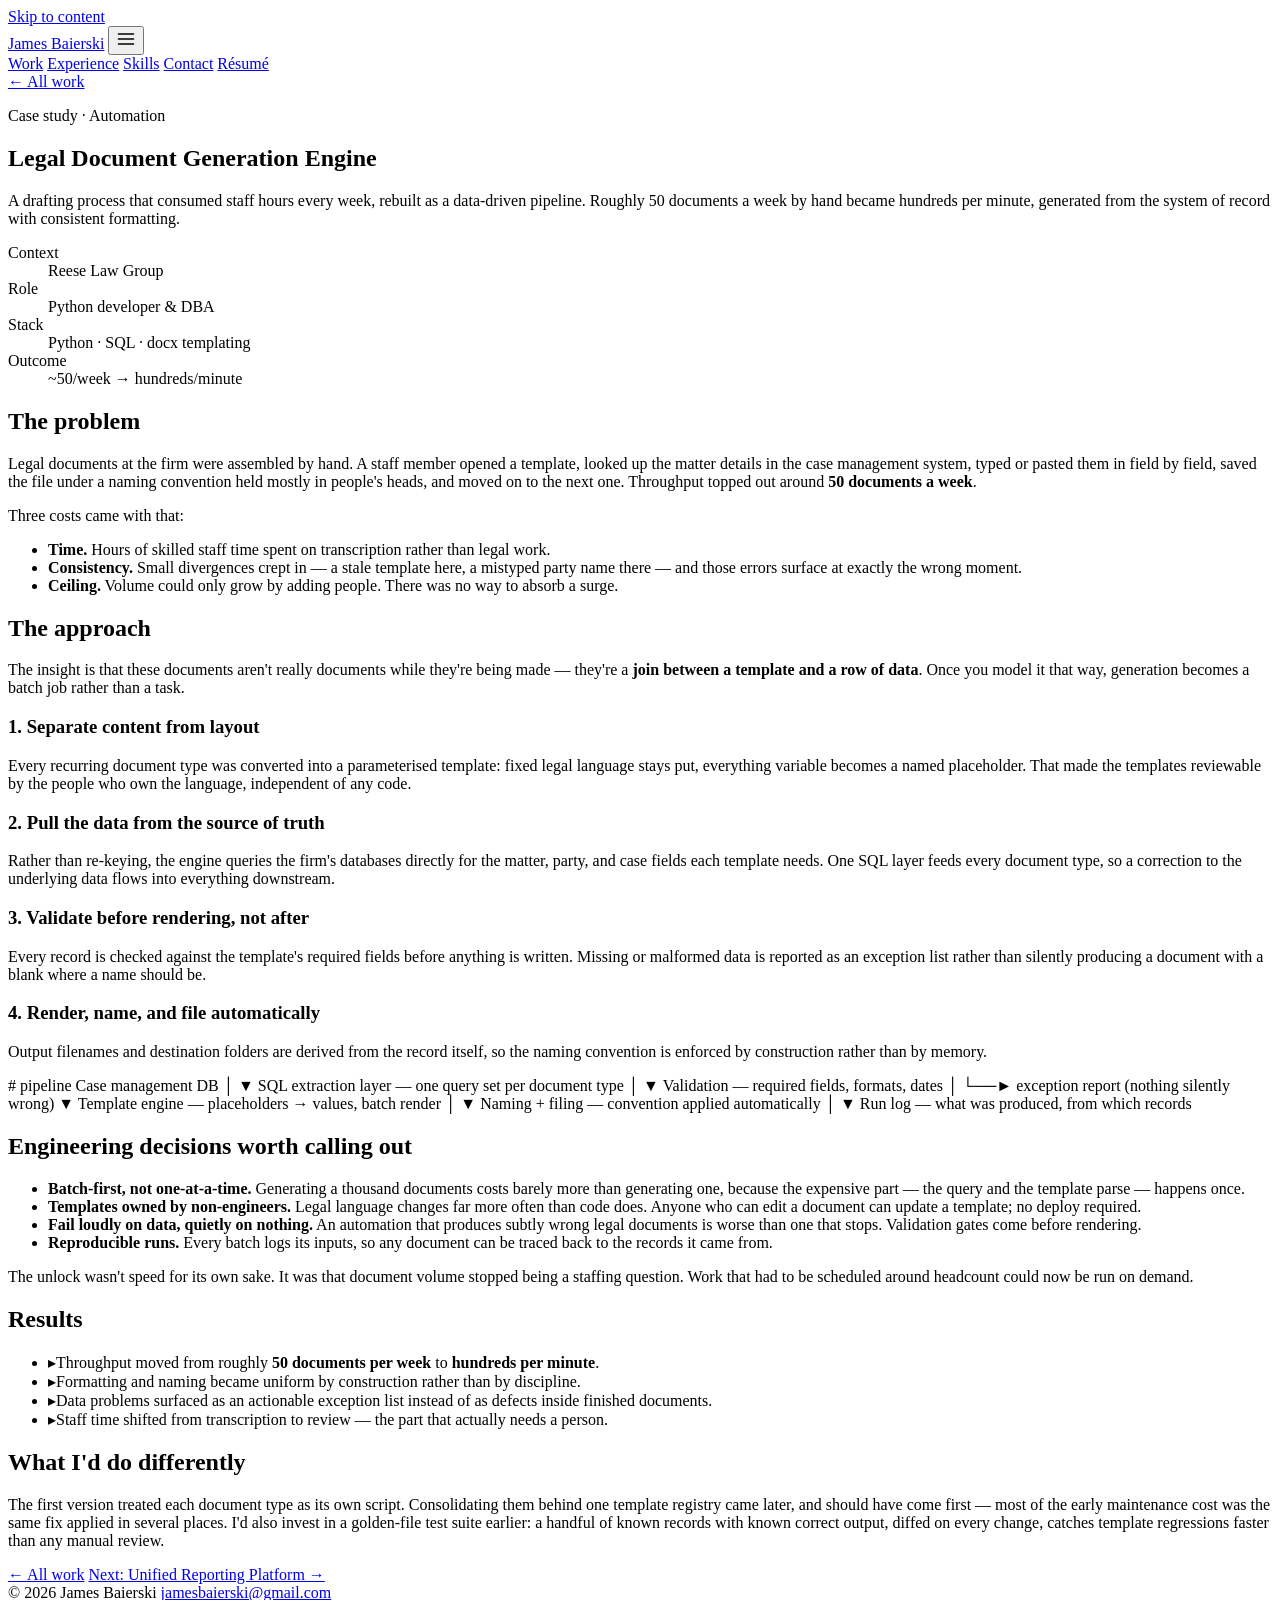
==== projects/document-automation.html @ 8fcda9b7 "Add project case study pages" ====
<!DOCTYPE html>
<!--
  ============================================================================
  REVIEW BEFORE PUBLISHING
  The headline facts here come straight from your résumé (~50 docs/week manual
  → hundreds per minute automated). The architecture and implementation detail
  below is written as a plausible reconstruction — read it through and correct
  anything that doesn't match what you actually built.
  ============================================================================
-->
<html lang="en">
<head>
<meta charset="utf-8">
<meta name="viewport" content="width=device-width, initial-scale=1">
<title>Legal Document Generation Engine — James Baierski</title>
<meta name="description" content="Case study: replacing a manual legal drafting process producing ~50 documents per week with a templated Python pipeline generating hundreds per minute.">
<link rel="preconnect" href="https://fonts.googleapis.com">
<link rel="preconnect" href="https://fonts.gstatic.com" crossorigin>
<link href="https://fonts.googleapis.com/css2?family=Inter:wght@400;500;600;700&family=JetBrains+Mono:wght@400;500&display=swap" rel="stylesheet">
<link rel="stylesheet" href="../assets/css/style.css">
<link rel="icon" href="data:image/svg+xml,<svg xmlns='http://www.w3.org/2000/svg' viewBox='0 0 100 100'><rect width='100' height='100' rx='22' fill='%23080b11'/><text x='50' y='68' font-family='monospace' font-size='54' font-weight='bold' fill='%234cc2ff' text-anchor='middle'>JB</text></svg>">
</head>
<body>
<a class="skip-link" href="#main">Skip to content</a>

<header class="nav">
  <div class="wrap nav__inner">
    <a class="nav__brand" href="../index.html"><span class="dot" aria-hidden="true"></span>James Baierski</a>
    <button class="nav__toggle" type="button" aria-label="Toggle navigation" aria-expanded="false">
      <svg viewBox="0 0 24 24" width="20" height="20" fill="none" stroke="currentColor" stroke-width="2" stroke-linecap="round"><path d="M3 6h18M3 12h18M3 18h18"/></svg>
    </button>
    <nav class="nav__links" aria-label="Primary">
      <a href="../index.html#work">Work</a>
      <a href="../index.html#experience">Experience</a>
      <a href="../index.html#skills">Skills</a>
      <a href="../index.html#contact">Contact</a>
      <a class="btn btn--sm btn--primary" href="../assets/files/James_Baierski_Resume.pdf" download>Résumé</a>
    </nav>
  </div>
</header>

<main id="main">
<section class="case-hero">
  <div class="wrap">
    <a class="back-link" href="../index.html#work">← All work</a>
    <p class="eyebrow">Case study · Automation</p>
    <h1>Legal Document Generation Engine</h1>
    <p class="lede">
      A drafting process that consumed staff hours every week, rebuilt as a data-driven
      pipeline. Roughly 50 documents a week by hand became hundreds per minute, generated
      from the system of record with consistent formatting.
    </p>
    <dl class="case-meta">
      <div><dt>Context</dt><dd>Reese Law Group</dd></div>
      <div><dt>Role</dt><dd>Python developer &amp; DBA</dd></div>
      <div><dt>Stack</dt><dd>Python · SQL · docx templating</dd></div>
      <div><dt>Outcome</dt><dd>~50/week → hundreds/minute</dd></div>
    </dl>
  </div>
</section>

<section class="section">
  <div class="wrap prose">

    <h2>The problem</h2>
    <p>
      Legal documents at the firm were assembled by hand. A staff member opened a template,
      looked up the matter details in the case management system, typed or pasted them in
      field by field, saved the file under a naming convention held mostly in people's heads,
      and moved on to the next one. Throughput topped out around <strong>50 documents a week</strong>.
    </p>
    <p>Three costs came with that:</p>
    <ul>
      <li><strong>Time.</strong> Hours of skilled staff time spent on transcription rather than legal work.</li>
      <li><strong>Consistency.</strong> Small divergences crept in — a stale template here, a mistyped party name there — and those errors surface at exactly the wrong moment.</li>
      <li><strong>Ceiling.</strong> Volume could only grow by adding people. There was no way to absorb a surge.</li>
    </ul>

    <h2>The approach</h2>
    <p>
      The insight is that these documents aren't really documents while they're being made —
      they're a <strong>join between a template and a row of data</strong>. Once you model it that
      way, generation becomes a batch job rather than a task.
    </p>

    <h3>1. Separate content from layout</h3>
    <p>
      Every recurring document type was converted into a parameterised template: fixed legal
      language stays put, everything variable becomes a named placeholder. That made the
      templates reviewable by the people who own the language, independent of any code.
    </p>

    <h3>2. Pull the data from the source of truth</h3>
    <p>
      Rather than re-keying, the engine queries the firm's databases directly for the matter,
      party, and case fields each template needs. One SQL layer feeds every document type,
      so a correction to the underlying data flows into everything downstream.
    </p>

    <h3>3. Validate before rendering, not after</h3>
    <p>
      Every record is checked against the template's required fields before anything is
      written. Missing or malformed data is reported as an exception list rather than
      silently producing a document with a blank where a name should be.
    </p>

    <h3>4. Render, name, and file automatically</h3>
    <p>
      Output filenames and destination folders are derived from the record itself, so the
      naming convention is enforced by construction rather than by memory.
    </p>

    <div class="flow">
<span class="c"># pipeline</span>

  <span class="n">Case management DB</span>
        │
        ▼
  <span class="n">SQL extraction layer</span>   <span class="c">— one query set per document type</span>
        │
        ▼
  <span class="n">Validation</span>              <span class="c">— required fields, formats, dates</span>
        │            └──► exception report  <span class="c">(nothing silently wrong)</span>
        ▼
  <span class="n">Template engine</span>         <span class="c">— placeholders → values, batch render</span>
        │
        ▼
  <span class="n">Naming + filing</span>          <span class="c">— convention applied automatically</span>
        │
        ▼
  <span class="n">Run log</span>                 <span class="c">— what was produced, from which records</span>
    </div>

    <h2>Engineering decisions worth calling out</h2>
    <ul>
      <li><strong>Batch-first, not one-at-a-time.</strong> Generating a thousand documents costs barely more than generating one, because the expensive part — the query and the template parse — happens once.</li>
      <li><strong>Templates owned by non-engineers.</strong> Legal language changes far more often than code does. Anyone who can edit a document can update a template; no deploy required.</li>
      <li><strong>Fail loudly on data, quietly on nothing.</strong> An automation that produces subtly wrong legal documents is worse than one that stops. Validation gates come before rendering.</li>
      <li><strong>Reproducible runs.</strong> Every batch logs its inputs, so any document can be traced back to the records it came from.</li>
    </ul>

    <div class="callout">
      <p>
        The unlock wasn't speed for its own sake. It was that document volume stopped being
        a staffing question. Work that had to be scheduled around headcount could now be run
        on demand.
      </p>
    </div>

    <h2>Results</h2>
    <ul class="results">
      <li><span class="mark">▸</span><span>Throughput moved from roughly <strong>50 documents per week</strong> to <strong>hundreds per minute</strong>.</span></li>
      <li><span class="mark">▸</span><span>Formatting and naming became uniform by construction rather than by discipline.</span></li>
      <li><span class="mark">▸</span><span>Data problems surfaced as an actionable exception list instead of as defects inside finished documents.</span></li>
      <li><span class="mark">▸</span><span>Staff time shifted from transcription to review — the part that actually needs a person.</span></li>
    </ul>

    <h2>What I'd do differently</h2>
    <p>
      The first version treated each document type as its own script. Consolidating them
      behind one template registry came later, and should have come first — most of the
      early maintenance cost was the same fix applied in several places. I'd also invest in
      a golden-file test suite earlier: a handful of known records with known correct output,
      diffed on every change, catches template regressions faster than any manual review.
    </p>

    <nav class="next-nav">
      <a class="btn btn--ghost" href="../index.html#work">← All work</a>
      <a class="btn" href="reporting-platform.html">Next: Unified Reporting Platform →</a>
    </nav>
  </div>
</section>
</main>

<footer class="footer">
  <div class="wrap footer__inner">
    <span>© <span data-year>2026</span> James Baierski</span>
    <span><a href="mailto:jamesbaierski@gmail.com">jamesbaierski@gmail.com</a></span>
  </div>
</footer>

<script src="../assets/js/main.js"></script>
</body>
</html>
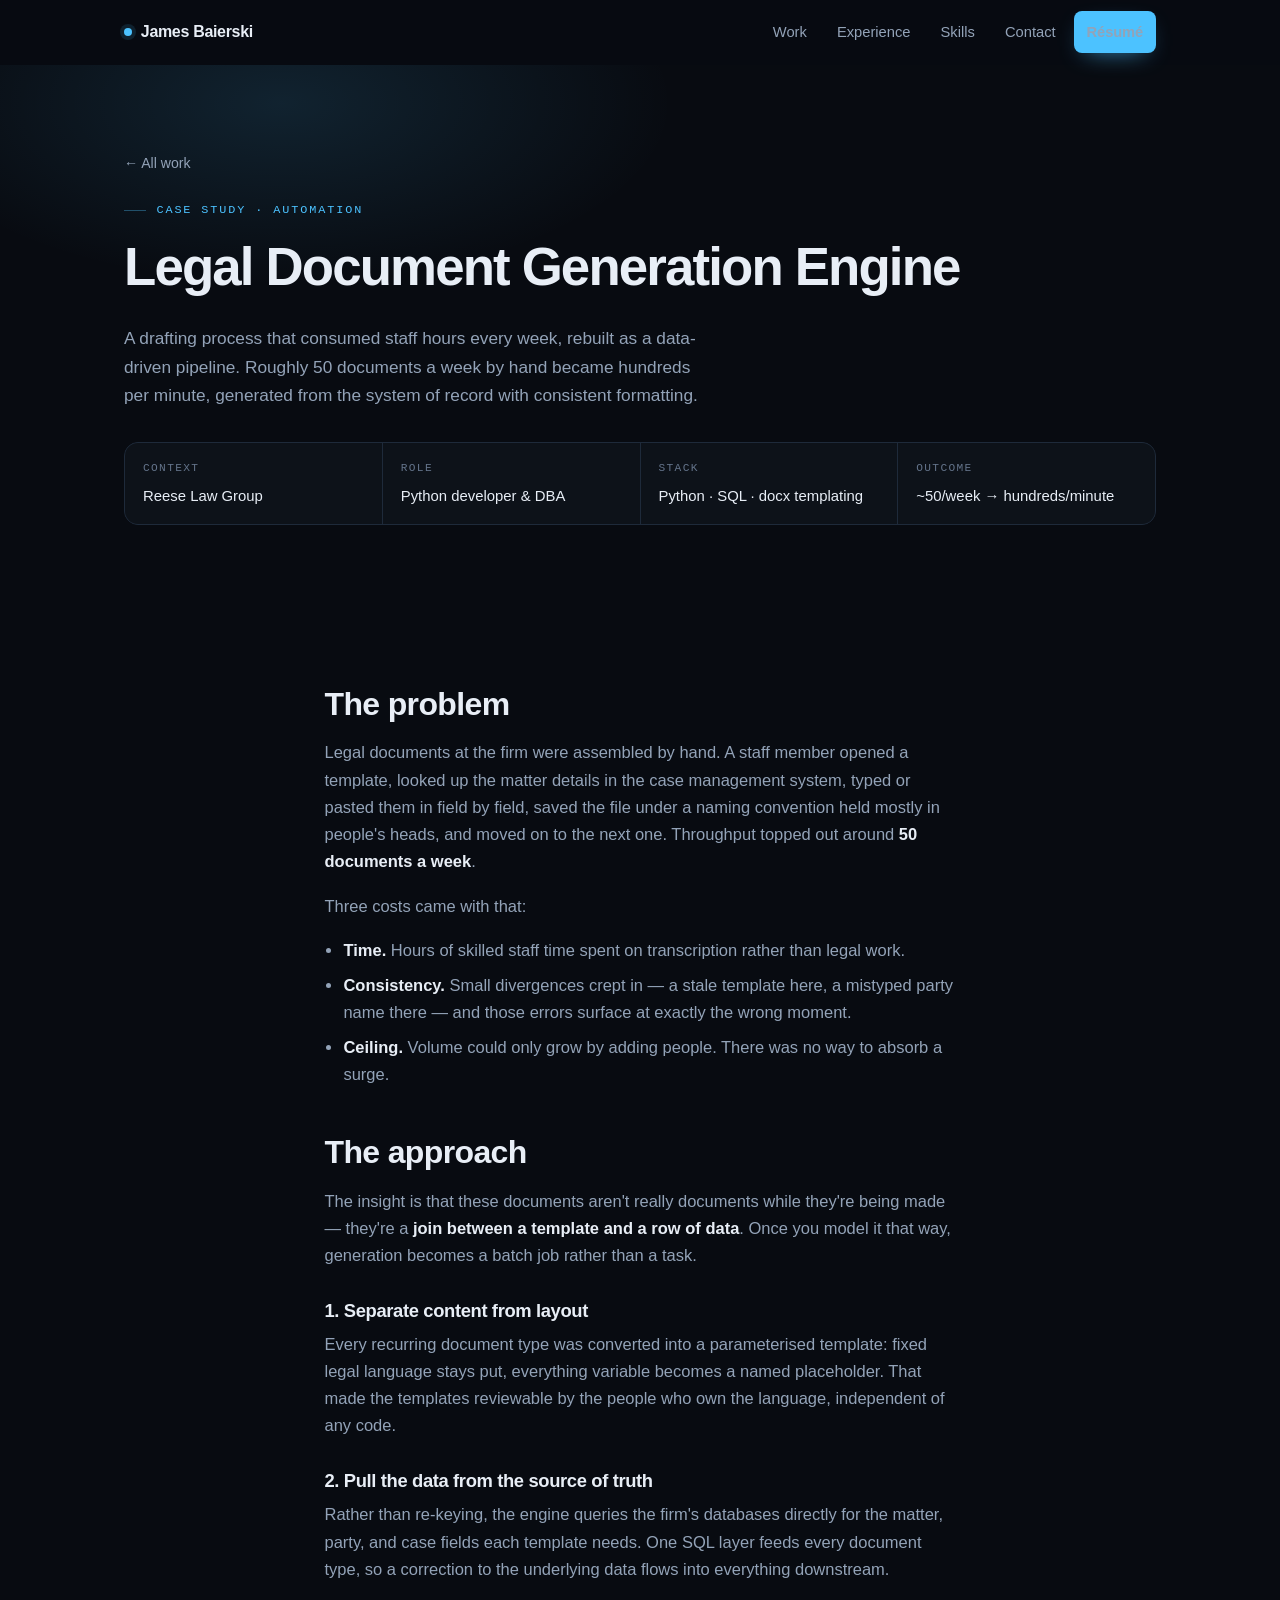
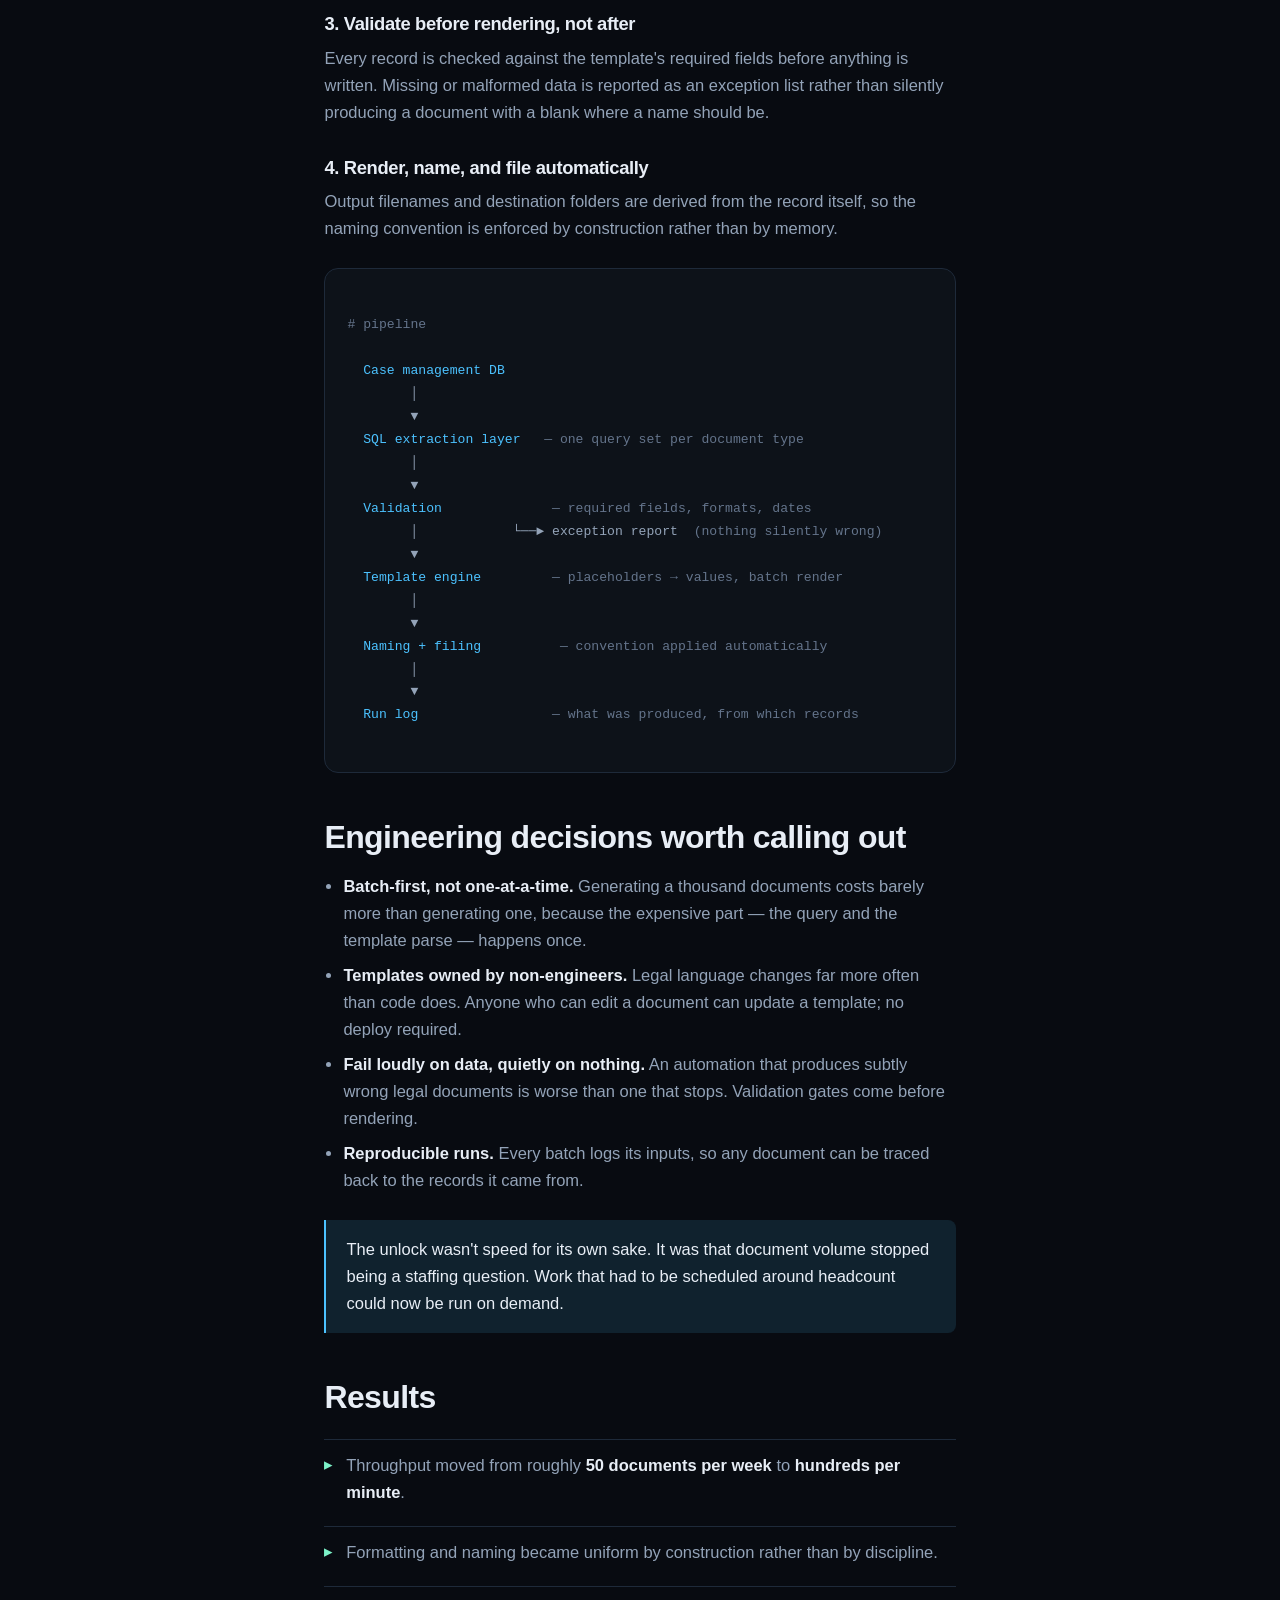
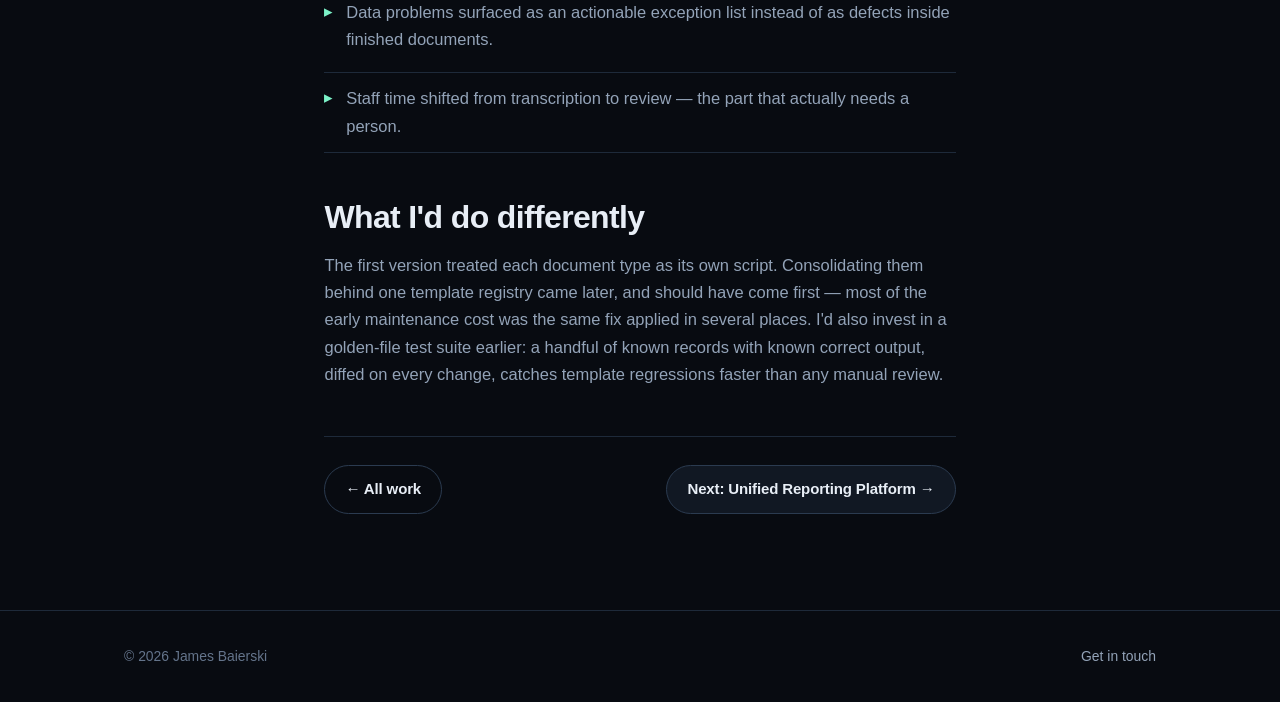
==== commit 0c438a14: "Add files via upload" ====
--- a/projects/document-automation.html
+++ b/projects/document-automation.html
@@ -175,7 +175,7 @@
 <footer class="footer">
   <div class="wrap footer__inner">
     <span>© <span data-year>2026</span> James Baierski</span>
-    <span><a href="mailto:jamesbaierski@gmail.com">jamesbaierski@gmail.com</a></span>
+    <span><a href="../index.html#contact">Get in touch</a></span>
   </div>
 </footer>
 
--- a/assets/css/style.css
+++ b/assets/css/style.css
@@ -0,0 +1,464 @@
+/* ==========================================================================
+   James Baierski — portfolio
+   Design system: dark, professional, restrained. One accent, one surface ramp.
+   ========================================================================== */
+
+:root {
+  /* Surface ramp */
+  --bg:            #080b11;
+  --bg-elev:       #0d1219;
+  --surface:       #111823;
+  --surface-2:     #16202d;
+  --border:        #1e2a3a;
+  --border-strong: #2b3b50;
+
+  /* Type */
+  --text:          #e8eef6;
+  --text-muted:    #93a3b8;
+  --text-dim:      #64748b;
+
+  /* Accent */
+  --accent:        #4cc2ff;
+  --accent-soft:   rgba(76, 194, 255, 0.12);
+  --accent-line:   rgba(76, 194, 255, 0.35);
+  --accent-2:      #7cf2c8;
+
+  /* Type scale */
+  --font-sans: "Inter", -apple-system, BlinkMacSystemFont, "Segoe UI", Roboto, Helvetica, Arial, sans-serif;
+  --font-mono: "JetBrains Mono", "SFMono-Regular", ui-monospace, Menlo, Consolas, "Liberation Mono", monospace;
+
+  /* Rhythm */
+  --maxw: 1080px;
+  --gutter: 24px;
+  --radius: 14px;
+  --radius-sm: 8px;
+
+  --shadow: 0 1px 2px rgba(0,0,0,.4), 0 12px 32px -12px rgba(0,0,0,.7);
+  --ease: cubic-bezier(.22,.61,.36,1);
+}
+
+/* --------------------------------------------------------------- reset -- */
+*, *::before, *::after { box-sizing: border-box; }
+html { -webkit-text-size-adjust: 100%; scroll-behavior: smooth; scroll-padding-top: 88px; }
+body {
+  margin: 0;
+  background: var(--bg);
+  color: var(--text);
+  font-family: var(--font-sans);
+  font-size: 16.5px;
+  line-height: 1.65;
+  -webkit-font-smoothing: antialiased;
+  text-rendering: optimizeLegibility;
+}
+img { max-width: 100%; display: block; }
+a { color: var(--accent); text-decoration: none; }
+a:hover { text-decoration: underline; text-underline-offset: 3px; }
+h1, h2, h3, h4 { line-height: 1.2; margin: 0 0 .5em; letter-spacing: -0.02em; font-weight: 650; }
+h1 { font-size: clamp(2.1rem, 5.2vw, 3.3rem); letter-spacing: -0.035em; }
+h2 { font-size: clamp(1.5rem, 3vw, 2rem); }
+h3 { font-size: 1.15rem; }
+p  { margin: 0 0 1.05em; }
+ul, ol { margin: 0 0 1.05em; padding-left: 1.15em; }
+li { margin-bottom: .45em; }
+code, kbd { font-family: var(--font-mono); font-size: .88em; }
+hr { border: 0; border-top: 1px solid var(--border); margin: 3rem 0; }
+
+::selection { background: var(--accent); color: #04121c; }
+
+:focus-visible {
+  outline: 2px solid var(--accent);
+  outline-offset: 3px;
+  border-radius: 4px;
+}
+
+.skip-link {
+  position: absolute; left: -9999px; top: 0; z-index: 200;
+  background: var(--accent); color: #04121c; padding: 10px 16px;
+  border-radius: 0 0 var(--radius-sm) 0; font-weight: 600;
+}
+.skip-link:focus { left: 0; }
+
+/* -------------------------------------------------------------- layout -- */
+.wrap { width: 100%; max-width: var(--maxw); margin-inline: auto; padding-inline: var(--gutter); }
+.section { padding: clamp(56px, 8vw, 96px) 0; }
+.section--tight { padding: clamp(40px, 5vw, 64px) 0; }
+.section + .section { border-top: 1px solid var(--border); }
+
+.eyebrow {
+  font-family: var(--font-mono);
+  font-size: .74rem;
+  letter-spacing: .16em;
+  text-transform: uppercase;
+  color: var(--accent);
+  margin: 0 0 .9rem;
+  display: flex; align-items: center; gap: .65rem;
+}
+.eyebrow::before {
+  content: ""; width: 22px; height: 1px; background: var(--accent-line); flex: none;
+}
+
+.lede { font-size: 1.08rem; color: var(--text-muted); max-width: 62ch; }
+
+/* ----------------------------------------------------------------- nav -- */
+.nav {
+  position: sticky; top: 0; z-index: 100;
+  background: rgba(8, 11, 17, .78);
+  backdrop-filter: saturate(160%) blur(12px);
+  -webkit-backdrop-filter: saturate(160%) blur(12px);
+  border-bottom: 1px solid transparent;
+  transition: border-color .25s var(--ease), background .25s var(--ease);
+}
+.nav.is-stuck { border-bottom-color: var(--border); }
+.nav__inner {
+  display: flex; align-items: center; justify-content: space-between;
+  gap: 20px; height: 64px;
+}
+.nav__brand {
+  font-weight: 650; letter-spacing: -0.02em; color: var(--text);
+  font-size: 1rem; display: inline-flex; align-items: center; gap: .55rem;
+}
+.nav__brand:hover { text-decoration: none; color: var(--text); }
+.nav__brand .dot {
+  width: 8px; height: 8px; border-radius: 50%;
+  background: var(--accent); box-shadow: 0 0 0 4px var(--accent-soft); flex: none;
+}
+.nav__links { display: flex; align-items: center; gap: 6px; }
+.nav__links a {
+  color: var(--text-muted); font-size: .92rem; padding: 8px 12px;
+  border-radius: var(--radius-sm); transition: color .18s, background .18s;
+}
+.nav__links a:hover { color: var(--text); background: var(--surface); text-decoration: none; }
+.nav__links a.is-active { color: var(--text); }
+.nav__links a.is-active::after {
+  content: ""; display: block; height: 2px; margin-top: 5px;
+  background: var(--accent); border-radius: 2px;
+}
+.nav__toggle {
+  display: none; background: var(--surface); border: 1px solid var(--border);
+  color: var(--text); width: 40px; height: 40px; border-radius: var(--radius-sm);
+  cursor: pointer; align-items: center; justify-content: center;
+}
+
+/* --------------------------------------------------------------- button -- */
+.btn {
+  display: inline-flex; align-items: center; justify-content: center; gap: .55rem;
+  padding: 11px 20px; border-radius: 999px;
+  font-size: .94rem; font-weight: 600; letter-spacing: -0.01em;
+  border: 1px solid var(--border-strong);
+  background: var(--surface); color: var(--text);
+  cursor: pointer; transition: transform .16s var(--ease), border-color .2s, background .2s, box-shadow .2s;
+  white-space: nowrap;
+}
+.btn:hover { text-decoration: none; border-color: var(--accent-line); background: var(--surface-2); transform: translateY(-1px); }
+.btn:active { transform: translateY(0); }
+.btn--primary {
+  background: var(--accent); color: #04121c; border-color: transparent;
+  box-shadow: 0 8px 24px -12px rgba(76,194,255,.9);
+}
+.btn--primary:hover { background: #6bcdff; color: #04121c; box-shadow: 0 12px 28px -12px rgba(76,194,255,1); }
+.btn--ghost { background: transparent; }
+.btn--sm { padding: 8px 15px; font-size: .87rem; }
+.btn svg { width: 16px; height: 16px; flex: none; }
+
+/* ---------------------------------------------------------------- hero -- */
+.hero { position: relative; overflow: hidden; padding: clamp(72px, 12vw, 132px) 0 clamp(56px, 8vw, 88px); }
+.hero::before {
+  content: ""; position: absolute; inset: -40% 0 auto -10%;
+  height: 700px; pointer-events: none;
+  background:
+    radial-gradient(620px 320px at 18% 32%, rgba(76,194,255,.16), transparent 70%),
+    radial-gradient(520px 300px at 78% 12%, rgba(124,242,200,.09), transparent 70%);
+  filter: blur(4px);
+}
+.hero::after {
+  content: ""; position: absolute; inset: 0; pointer-events: none;
+  background-image:
+    linear-gradient(to right, rgba(255,255,255,.028) 1px, transparent 1px),
+    linear-gradient(to bottom, rgba(255,255,255,.028) 1px, transparent 1px);
+  background-size: 56px 56px;
+  mask-image: radial-gradient(90% 60% at 50% 22%, #000 30%, transparent 100%);
+  -webkit-mask-image: radial-gradient(90% 60% at 50% 22%, #000 30%, transparent 100%);
+}
+.hero > .wrap { position: relative; z-index: 1; }
+
+.hero__status {
+  display: inline-flex; align-items: center; gap: .6rem;
+  font-family: var(--font-mono); font-size: .78rem; color: var(--text-muted);
+  border: 1px solid var(--border); background: var(--bg-elev);
+  padding: 6px 14px; border-radius: 999px; margin-bottom: 1.4rem;
+}
+.hero__status .pulse {
+  width: 7px; height: 7px; border-radius: 50%; background: var(--accent-2);
+  box-shadow: 0 0 0 0 rgba(124,242,200,.6); animation: pulse 2.6s infinite;
+}
+@keyframes pulse {
+  0%   { box-shadow: 0 0 0 0 rgba(124,242,200,.55); }
+  70%  { box-shadow: 0 0 0 8px rgba(124,242,200,0); }
+  100% { box-shadow: 0 0 0 0 rgba(124,242,200,0); }
+}
+
+.hero h1 { margin-bottom: .35em; }
+.hero h1 .accent {
+  background: linear-gradient(100deg, var(--accent), var(--accent-2));
+  -webkit-background-clip: text; background-clip: text; color: transparent;
+}
+.hero__role {
+  font-family: var(--font-mono); font-size: .95rem; color: var(--accent);
+  margin-bottom: 1.2rem; letter-spacing: -0.01em;
+}
+.hero__pitch { font-size: clamp(1.02rem, 2vw, 1.18rem); color: var(--text-muted); max-width: 60ch; }
+.hero__cta { display: flex; flex-wrap: wrap; gap: 12px; margin-top: 2rem; }
+.hero__meta {
+  display: flex; flex-wrap: wrap; gap: 8px 22px; margin-top: 1.8rem;
+  font-size: .88rem; color: var(--text-dim);
+}
+.hero__meta span { display: inline-flex; align-items: center; gap: .45rem; }
+.hero__meta svg { width: 14px; height: 14px; opacity: .8; }
+
+/* -------------------------------------------------------------- metrics -- */
+.metrics {
+  display: grid; grid-template-columns: repeat(auto-fit, minmax(190px, 1fr));
+  gap: 1px; background: var(--border);
+  border: 1px solid var(--border); border-radius: var(--radius); overflow: hidden;
+}
+.metric { background: var(--bg-elev); padding: 22px 22px 20px; }
+.metric__value {
+  font-family: var(--font-mono); font-size: clamp(1.4rem, 3vw, 1.75rem);
+  font-weight: 600; color: var(--text); letter-spacing: -0.03em; line-height: 1.1;
+}
+.metric__value .unit { color: var(--accent); }
+.metric__label { font-size: .84rem; color: var(--text-muted); margin-top: .45rem; }
+
+/* --------------------------------------------------------------- cards -- */
+.section__head {
+  display: flex; align-items: flex-end; justify-content: space-between;
+  gap: 24px; margin-bottom: 2.2rem; flex-wrap: wrap;
+}
+.section__head h2 { margin-bottom: 0; }
+
+.cards { display: grid; gap: 18px; grid-template-columns: repeat(auto-fit, minmax(300px, 1fr)); }
+
+.card {
+  position: relative; display: flex; flex-direction: column;
+  background: var(--bg-elev); border: 1px solid var(--border);
+  border-radius: var(--radius); padding: 24px;
+  transition: border-color .22s var(--ease), transform .22s var(--ease), background .22s;
+}
+.card:hover { border-color: var(--border-strong); transform: translateY(-3px); background: var(--surface); }
+.card--link:hover { text-decoration: none; }
+.card__tag {
+  font-family: var(--font-mono); font-size: .7rem; letter-spacing: .12em;
+  text-transform: uppercase; color: var(--accent); margin-bottom: .9rem;
+}
+.card h3 { color: var(--text); margin-bottom: .5rem; }
+.card p { color: var(--text-muted); font-size: .95rem; margin-bottom: 1.1rem; }
+.card__foot {
+  margin-top: auto; display: flex; align-items: center; justify-content: space-between;
+  gap: 12px; flex-wrap: wrap;
+}
+.card__more {
+  font-size: .88rem; font-weight: 600; color: var(--accent);
+  display: inline-flex; align-items: center; gap: .4rem;
+}
+.card:hover .card__more .arrow { transform: translateX(3px); }
+.card__more .arrow { transition: transform .2s var(--ease); }
+
+.chips { display: flex; flex-wrap: wrap; gap: 6px; }
+.chip {
+  font-family: var(--font-mono); font-size: .72rem; color: var(--text-muted);
+  border: 1px solid var(--border); background: var(--surface);
+  padding: 3px 9px; border-radius: 999px; white-space: nowrap;
+}
+.chip--accent { color: var(--accent); border-color: var(--accent-line); background: var(--accent-soft); }
+
+/* ------------------------------------------------------------ timeline -- */
+.timeline { position: relative; padding-left: 26px; }
+.timeline::before {
+  content: ""; position: absolute; left: 5px; top: 8px; bottom: 8px; width: 1px;
+  background: linear-gradient(to bottom, var(--accent-line), var(--border) 45%, transparent);
+}
+.tl-item { position: relative; padding-bottom: 2.4rem; }
+.tl-item:last-child { padding-bottom: 0; }
+.tl-item::before {
+  content: ""; position: absolute; left: -25px; top: 9px;
+  width: 11px; height: 11px; border-radius: 50%;
+  background: var(--bg); border: 2px solid var(--accent);
+}
+.tl-item__head { display: flex; flex-wrap: wrap; align-items: baseline; gap: .35rem .8rem; margin-bottom: .1rem; }
+.tl-item__role { font-size: 1.1rem; font-weight: 650; color: var(--text); }
+.tl-item__org { color: var(--accent); font-weight: 550; }
+.tl-item__date {
+  font-family: var(--font-mono); font-size: .78rem; color: var(--text-dim);
+  margin-left: auto; white-space: nowrap;
+}
+.tl-item ul { margin-top: .7rem; color: var(--text-muted); font-size: .95rem; padding-left: 1.1em; }
+.tl-item ul li::marker { color: var(--border-strong); }
+
+/* -------------------------------------------------------------- skills -- */
+.skill-grid { display: grid; gap: 18px; grid-template-columns: repeat(auto-fit, minmax(270px, 1fr)); }
+.skill-block {
+  background: var(--bg-elev); border: 1px solid var(--border);
+  border-radius: var(--radius); padding: 22px;
+}
+.skill-block h3 {
+  font-size: .82rem; font-family: var(--font-mono); letter-spacing: .12em;
+  text-transform: uppercase; color: var(--text-dim); margin-bottom: 1rem; font-weight: 500;
+}
+
+/* ------------------------------------------------------------- contact -- */
+.contact-grid { display: grid; gap: 40px; grid-template-columns: minmax(0, 1fr) minmax(0, 1.25fr); align-items: start; }
+
+.contact-list { list-style: none; padding: 0; margin: 1.6rem 0 0; }
+.contact-list li { margin-bottom: 12px; }
+.contact-list a, .contact-list button {
+  display: inline-flex; align-items: center; gap: .7rem;
+  color: var(--text-muted); font-size: .95rem;
+  background: none; border: 0; padding: 0; cursor: pointer; font: inherit;
+  transition: color .18s;
+}
+.contact-list a:hover, .contact-list button:hover { color: var(--accent); text-decoration: none; }
+.contact-list svg { width: 17px; height: 17px; flex: none; color: var(--text-dim); }
+.contact-list a:hover svg, .contact-list button:hover svg { color: var(--accent); }
+
+.form {
+  background: var(--bg-elev); border: 1px solid var(--border);
+  border-radius: var(--radius); padding: 26px;
+}
+.field { margin-bottom: 16px; }
+.field label {
+  display: block; font-size: .82rem; font-weight: 600;
+  color: var(--text-muted); margin-bottom: .45rem;
+}
+.field input, .field textarea {
+  width: 100%; padding: 11px 14px; font: inherit; font-size: .95rem;
+  color: var(--text); background: var(--bg);
+  border: 1px solid var(--border); border-radius: var(--radius-sm);
+  transition: border-color .18s, box-shadow .18s;
+}
+.field input:focus, .field textarea:focus {
+  outline: none; border-color: var(--accent-line);
+  box-shadow: 0 0 0 3px var(--accent-soft);
+}
+.field textarea { resize: vertical; min-height: 128px; }
+.field--hp { position: absolute; left: -9999px; opacity: 0; }
+.form__note { font-size: .8rem; color: var(--text-dim); margin: 12px 0 0; }
+
+/* Form with no endpoint wired up yet — visibly inert, not broken. */
+.form[data-inactive="true"] .field { opacity: .45; }
+.form[data-inactive="true"] input,
+.form[data-inactive="true"] textarea,
+.form[data-inactive="true"] button { cursor: not-allowed; }
+.form[data-inactive="true"] button[type="submit"] {
+  background: var(--surface-2); color: var(--text-dim);
+  border-color: var(--border); box-shadow: none; opacity: .7;
+}
+.form[data-inactive="true"] .form__note { color: var(--text-muted); font-size: .87rem; }
+.form__status { font-size: .9rem; margin: 14px 0 0; display: none; }
+.form__status.is-ok { display: block; color: var(--accent-2); }
+.form__status.is-err { display: block; color: #ff8f8f; }
+
+/* -------------------------------------------------------------- footer -- */
+.footer { border-top: 1px solid var(--border); padding: 34px 0; color: var(--text-dim); font-size: .87rem; }
+.footer__inner { display: flex; flex-wrap: wrap; gap: 14px 24px; align-items: center; justify-content: space-between; }
+.footer a { color: var(--text-muted); }
+.footer a:hover { color: var(--accent); }
+
+/* ------------------------------------------------------- case study page -- */
+.case-hero { padding: clamp(48px, 7vw, 84px) 0 clamp(28px, 4vw, 44px); position: relative; }
+.case-hero::before {
+  content: ""; position: absolute; inset: 0 0 auto 0; height: 380px; pointer-events: none;
+  background: radial-gradient(560px 260px at 22% 10%, rgba(76,194,255,.13), transparent 70%);
+}
+.case-hero > .wrap { position: relative; }
+.back-link {
+  display: inline-flex; align-items: center; gap: .45rem;
+  font-size: .88rem; color: var(--text-muted); margin-bottom: 1.6rem;
+}
+.back-link:hover { color: var(--accent); text-decoration: none; }
+
+.case-meta {
+  display: grid; grid-template-columns: repeat(auto-fit, minmax(160px, 1fr));
+  gap: 1px; background: var(--border); border: 1px solid var(--border);
+  border-radius: var(--radius); overflow: hidden; margin-top: 2rem;
+}
+.case-meta > div { background: var(--bg-elev); padding: 16px 18px; }
+.case-meta dt {
+  font-family: var(--font-mono); font-size: .7rem; letter-spacing: .12em;
+  text-transform: uppercase; color: var(--text-dim); margin-bottom: .4rem;
+}
+.case-meta dd { margin: 0; font-size: .93rem; color: var(--text); }
+
+.prose { max-width: 74ch; }
+.prose h2 { margin-top: 2.6rem; padding-top: .2rem; }
+.prose h2:first-child { margin-top: 0; }
+.prose h3 { margin-top: 1.9rem; color: var(--text); }
+.prose p, .prose li { color: var(--text-muted); }
+.prose strong { color: var(--text); font-weight: 600; }
+
+.callout {
+  border-left: 2px solid var(--accent);
+  background: var(--accent-soft);
+  padding: 16px 20px; border-radius: 0 var(--radius-sm) var(--radius-sm) 0;
+  margin: 1.6rem 0;
+}
+.callout p:last-child { margin-bottom: 0; }
+.callout p { color: var(--text); }
+
+.flow {
+  font-family: var(--font-mono); font-size: .82rem; line-height: 1.75;
+  background: var(--bg-elev); border: 1px solid var(--border);
+  border-radius: var(--radius); padding: 22px; overflow-x: auto;
+  color: var(--text-muted); margin: 1.6rem 0; white-space: pre;
+}
+.flow .n { color: var(--accent); }
+.flow .c { color: var(--text-dim); }
+
+.results { list-style: none; padding: 0; margin: 1.4rem 0; }
+.results li {
+  display: flex; gap: .8rem; align-items: flex-start;
+  padding: 12px 0; border-top: 1px solid var(--border); color: var(--text-muted);
+}
+.results li:last-child { border-bottom: 1px solid var(--border); }
+.results .mark { color: var(--accent-2); flex: none; font-family: var(--font-mono); }
+
+.next-nav {
+  display: flex; justify-content: space-between; gap: 16px; flex-wrap: wrap;
+  border-top: 1px solid var(--border); padding-top: 28px; margin-top: 3rem;
+}
+
+/* ------------------------------------------------------------- reveal -- */
+.reveal { opacity: 0; transform: translateY(14px); transition: opacity .6s var(--ease), transform .6s var(--ease); }
+.reveal.is-in { opacity: 1; transform: none; }
+
+/* -------------------------------------------------------- responsive -- */
+@media (max-width: 860px) {
+  .contact-grid { grid-template-columns: 1fr; gap: 28px; }
+}
+@media (max-width: 720px) {
+  :root { --gutter: 18px; }
+  .nav__toggle { display: inline-flex; }
+  .nav__links {
+    position: absolute; top: 64px; left: 0; right: 0;
+    flex-direction: column; align-items: stretch; gap: 2px;
+    background: var(--bg-elev); border-bottom: 1px solid var(--border);
+    padding: 10px var(--gutter) 18px;
+    display: none;
+  }
+  .nav__links.is-open { display: flex; }
+  .nav__links a { padding: 11px 12px; }
+  .nav__links a.is-active::after { display: none; }
+  .nav__links .btn { margin-top: 8px; }
+  .tl-item__date { margin-left: 0; width: 100%; }
+  .flow { font-size: .74rem; }
+}
+
+@media (prefers-reduced-motion: reduce) {
+  html { scroll-behavior: auto; }
+  *, *::before, *::after { animation-duration: .001ms !important; transition-duration: .001ms !important; }
+  .reveal { opacity: 1; transform: none; }
+}
+
+@media print {
+  .nav, .hero::before, .hero::after, .form, .footer { display: none !important; }
+  body { background: #fff; color: #000; }
+}
